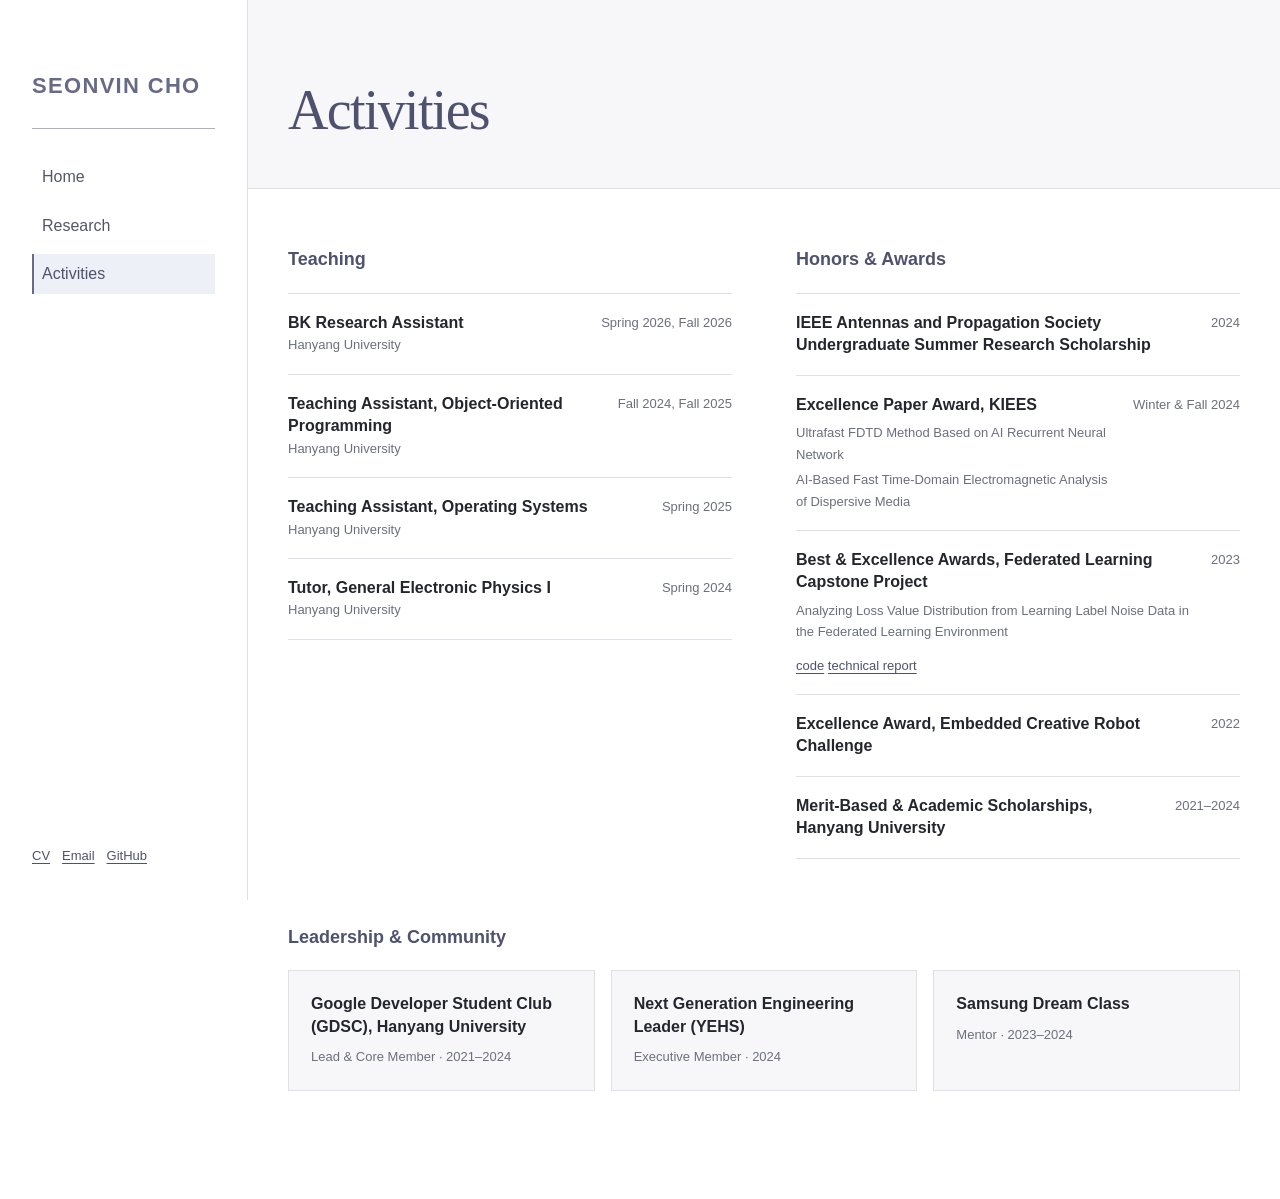
==== activities.html @ 61a7ff72 "Move the Activities page to activities.html." ====
<!doctype html>
<html lang="en">
  <head>
    <meta charset="utf-8" />
    <meta name="viewport" content="width=device-width, initial-scale=1" />
    <meta
      name="description"
      content="Teaching, honors, and community activities of Seonvin Cho at Hanyang University."
    />
    <meta name="theme-color" content="#686b88" />
    <title>Activities — Seonvin Cho</title>
    <link rel="icon" href="assets/favicon.svg" type="image/svg+xml" />
    <link rel="stylesheet" href="assets/styles.css" />
  </head>
  <body class="inner-page">
    <a class="skip-link" href="#main">Skip to content</a>

    <aside class="sidebar" aria-label="Primary navigation">
      <a class="site-name" href="index.html">SEONVIN CHO</a>
      <nav>
        <a href="index.html">Home</a>
        <a href="research.html">Research</a>
        <a href="activities.html" aria-current="page">Activities</a>
      </nav>
      <div class="sidebar-links">
        <a href="assets/Seonvin_Cho_CV.pdf">CV</a>
        <a href="mailto:seonbin0319@hanyang.ac.kr">Email</a>
        <a href="https://github.com/seonvin0319" target="_blank" rel="noreferrer">GitHub</a>
      </div>
    </aside>

    <header class="mobile-header">
      <a href="index.html">SEONVIN CHO</a>
      <nav aria-label="Mobile navigation">
        <a href="research.html">Research</a>
        <a href="activities.html" aria-current="page">Activities</a>
      </nav>
    </header>

    <main id="main">
      <header class="page-header">
        <div class="page-width">
          <h1>Activities</h1>
        </div>
      </header>

      <section class="content-section experience-section" id="experience">
        <div class="page-width">
          <div class="experience-layout">
            <section>
              <h2 class="list-title">Teaching</h2>
              <ul class="timeline-list">
                <li>
                  <div>
                    <strong>BK Research Assistant</strong>
                    <span>Hanyang University</span>
                  </div>
                  <time>Spring 2026, Fall 2026</time>
                </li>
                <li>
                  <div>
                    <strong>Teaching Assistant, Object-Oriented Programming</strong>
                    <span>Hanyang University</span>
                  </div>
                  <time>Fall 2024, Fall 2025</time>
                </li>
                <li>
                  <div>
                    <strong>Teaching Assistant, Operating Systems</strong>
                    <span>Hanyang University</span>
                  </div>
                  <time>Spring 2025</time>
                </li>
                <li>
                  <div>
                    <strong>Tutor, General Electronic Physics I</strong>
                    <span>Hanyang University</span>
                  </div>
                  <time>Spring 2024</time>
                </li>
              </ul>
            </section>

            <section>
              <h2 class="list-title">Honors &amp; Awards</h2>
              <ul class="timeline-list">
                <li>
                  <div>
                    <strong
                      >IEEE Antennas and Propagation Society Undergraduate Summer Research
                      Scholarship</strong
                    >
                  </div>
                  <time>2024</time>
                </li>
                <li>
                  <div>
                    <strong>Excellence Paper Award, KIEES</strong>
                    <div class="award-details">
                      <span>Ultrafast FDTD Method Based on AI Recurrent Neural Network</span>
                      <span
                        >AI-Based Fast Time-Domain Electromagnetic Analysis of Dispersive Media</span
                      >
                    </div>
                  </div>
                  <time>Winter &amp; Fall 2024</time>
                </li>
                <li>
                  <div>
                    <strong>Best &amp; Excellence Awards, Federated Learning Capstone Project</strong>
                    <div class="award-details">
                      <span
                        >Analyzing Loss Value Distribution from Learning Label Noise Data in the
                        Federated Learning Environment</span
                      >
                      <span class="inline-links">
                        <a href="https://github.com/seonvin0319/TriMix" target="_blank" rel="noreferrer"
                          >code</a
                        >
                        <a href="assets/Analyzing_Loss_Value_Distribution_from_Learning_Label_Noise_Data_in_the_Federated_Learning_Environment.pdf"
                          >technical report</a
                        >
                      </span>
                    </div>
                  </div>
                  <time>2023</time>
                </li>
                <li>
                  <div><strong>Excellence Award, Embedded Creative Robot Challenge</strong></div>
                  <time>2022</time>
                </li>
                <li>
                  <div>
                    <strong>Merit-Based &amp; Academic Scholarships, Hanyang University</strong>
                  </div>
                  <time>2021–2024</time>
                </li>
              </ul>
            </section>
          </div>

          <section class="community">
            <h2 class="list-title">Leadership &amp; Community</h2>
            <div class="community-grid">
              <article>
                <strong>Google Developer Student Club (GDSC), Hanyang University</strong>
                <span>Lead &amp; Core Member · 2021–2024</span>
              </article>
              <article>
                <strong>Next Generation Engineering Leader (YEHS)</strong>
                <span>Executive Member · 2024</span>
              </article>
              <article>
                <strong>Samsung Dream Class</strong>
                <span>Mentor · 2023–2024</span>
              </article>
            </div>
          </section>
        </div>
      </section>

    </main>
  </body>
</html>
---- assets/styles.css ----
:root {
  --sidebar: 248px;
  --ink: #24262d;
  --muted: #6c6f7d;
  --accent: #686b88;
  --accent-dark: #4f526f;
  --accent-soft: #eef0f7;
  --line: #dfe1e8;
  --paper: #ffffff;
  --wash: #f7f7fa;
  --shadow: 0 18px 55px rgba(45, 48, 69, 0.12);
}

* {
  box-sizing: border-box;
}

html {
  scroll-behavior: smooth;
}

body {
  margin: 0;
  color: var(--ink);
  background: var(--paper);
  font-family: Inter, ui-sans-serif, -apple-system, BlinkMacSystemFont, "Segoe UI", sans-serif;
  font-size: 16px;
  line-height: 1.65;
}

a {
  color: var(--accent-dark);
  text-decoration-thickness: 1px;
  text-underline-offset: 3px;
}

a:hover {
  color: #272a44;
}

.skip-link {
  position: fixed;
  z-index: 100;
  top: 12px;
  left: 12px;
  transform: translateY(-150%);
  padding: 9px 12px;
  color: #fff;
  background: var(--accent-dark);
  border-radius: 4px;
}

.skip-link:focus {
  transform: translateY(0);
}

.sidebar {
  position: fixed;
  inset: 0 auto 0 0;
  z-index: 20;
  display: flex;
  width: var(--sidebar);
  padding: 68px 32px 34px;
  flex-direction: column;
  background: rgba(255, 255, 255, 0.97);
  border-right: 1px solid var(--line);
}

.site-name {
  padding-bottom: 24px;
  color: var(--accent);
  border-bottom: 1px solid #adb0be;
  font-size: 22px;
  font-weight: 700;
  letter-spacing: 0.06em;
  text-decoration: none;
}

.sidebar nav {
  display: grid;
  gap: 8px;
  margin-top: 28px;
}

.sidebar nav a {
  padding: 7px 8px;
  color: #555864;
  border-left: 2px solid transparent;
  text-decoration: none;
}

.sidebar nav a:hover,
.sidebar nav a:focus-visible,
.sidebar nav a[aria-current="page"] {
  color: var(--accent-dark);
  border-left-color: var(--accent);
  background: var(--accent-soft);
}

.sidebar-links {
  display: flex;
  gap: 12px;
  margin-top: auto;
  font-size: 13px;
}

.mobile-header {
  display: none;
}

main {
  margin-left: var(--sidebar);
}

.page-width {
  width: min(1080px, calc(100% - 80px));
  margin: 0 auto;
}

.hero {
  position: relative;
  min-height: 310px;
  overflow: hidden;
  color: var(--accent-dark);
  background: var(--wash);
  border-bottom: 1px solid var(--line);
}

.hero-title {
  position: absolute;
  left: clamp(42px, 8vw, 115px);
  bottom: 46px;
}

.hero-title span {
  display: block;
  margin-bottom: 8px;
  color: var(--accent);
  font-size: 14px;
  font-weight: 600;
  letter-spacing: 0.14em;
  text-transform: uppercase;
}

.hero h1 {
  margin: 0;
  font-family: Georgia, "Times New Roman", serif;
  font-size: clamp(46px, 6vw, 78px);
  font-weight: 400;
  letter-spacing: -0.035em;
  line-height: 1;
}

.home-grid {
  display: grid;
  grid-template-columns: 220px minmax(0, 1fr);
  gap: clamp(40px, 6vw, 72px);
  align-items: start;
  padding-top: 70px;
  padding-bottom: 92px;
}

.portrait-column {
  width: 220px;
}

.portrait {
  display: block;
  width: 220px;
  height: auto;
  aspect-ratio: 1 / 1;
  object-fit: contain;
  object-position: center;
  box-shadow: var(--shadow);
}

.contact-row {
  display: flex;
  gap: 16px;
  justify-content: center;
  flex-wrap: wrap;
  margin-top: 18px;
  font-size: 14px;
}

.eyebrow {
  margin: 0 0 10px;
  color: var(--accent);
  font-size: 12px;
  font-weight: 750;
  letter-spacing: 0.13em;
  text-transform: uppercase;
}

.intro-column h2,
.section-heading h2,
.subsection-heading h2 {
  margin: 0;
  color: var(--accent-dark);
  font-family: Georgia, "Times New Roman", serif;
  font-size: clamp(34px, 4vw, 52px);
  font-weight: 400;
  letter-spacing: -0.025em;
  line-height: 1.12;
}

.lead {
  margin-top: 22px;
  font-size: 20px;
  line-height: 1.55;
}

.education-list {
  display: grid;
  gap: 0;
  margin-top: 36px;
  border-top: 1px solid var(--line);
}

.education-list article {
  display: grid;
  grid-template-columns: 1fr auto;
  gap: 20px;
  padding: 22px 0;
  border-bottom: 1px solid var(--line);
}

.page-header {
  padding: 64px 0 0;
  background: var(--wash);
  border-bottom: 1px solid var(--line);
}

.page-header .page-width {
  padding-bottom: 32px;
}

.page-header h1 {
  margin: 0;
  color: var(--accent-dark);
  font-family: Georgia, "Times New Roman", serif;
  font-size: clamp(36px, 5vw, 56px);
  font-weight: 400;
  letter-spacing: -0.03em;
}

.education-list h3 {
  margin: 0 0 4px;
  font-size: 16px;
}

.education-list .education-honor {
  margin: 0 0 6px;
  color: var(--muted);
  font-size: 13px;
  font-weight: 700;
}

.education-list p,
.education-list time {
  margin: 0;
  color: var(--muted);
  font-size: 14px;
}

.education-list time {
  white-space: nowrap;
}

.content-section {
  padding: 94px 0 108px;
  scroll-margin-top: 24px;
}

#research {
  background: var(--wash);
}

.section-heading {
  max-width: 760px;
}

.interest-list {
  display: flex;
  gap: 10px;
  flex-wrap: wrap;
  margin: 34px 0 54px;
}

.interest-list span {
  padding: 8px 13px;
  color: var(--accent-dark);
  background: var(--accent-soft);
  border: 1px solid #d7d9e6;
  border-radius: 999px;
  font-size: 13px;
  font-weight: 600;
}

.featured-work {
  display: grid;
  grid-template-columns: 1.04fr 0.96fr;
  gap: 44px;
  align-items: center;
  padding: 44px;
  background: #fff;
  border: 1px solid var(--line);
  box-shadow: 0 13px 40px rgba(45, 48, 69, 0.07);
}

.featured-work img {
  display: block;
  width: 100%;
  height: auto;
}

.work-meta {
  display: flex;
  gap: 12px;
  justify-content: space-between;
  color: var(--muted);
  font-size: 12px;
  font-weight: 700;
  letter-spacing: 0.08em;
  text-transform: uppercase;
}

.featured-work h3 {
  margin: 18px 0 10px;
  color: var(--ink);
  font-family: Georgia, "Times New Roman", serif;
  font-size: clamp(25px, 2.5vw, 35px);
  font-weight: 400;
  line-height: 1.24;
}

.authors {
  color: var(--muted);
  font-size: 14px;
}

.authors span {
  white-space: nowrap;
}

.featured-work ul {
  padding-left: 20px;
  color: #4e515d;
}

.button-row {
  display: flex;
  gap: 14px;
  align-items: center;
  margin-top: 24px;
}

.button {
  display: inline-flex;
  padding: 9px 16px;
  color: #fff;
  background: var(--accent-dark);
  border: 1px solid var(--accent-dark);
  border-radius: 4px;
  font-size: 13px;
  font-weight: 650;
  text-decoration: none;
}

.button:hover {
  color: #fff;
  background: #373a55;
}

.pending-link {
  color: var(--muted);
  font-size: 13px;
}

.subsection-heading {
  margin-top: 84px;
}

.direction-grid {
  display: grid;
  grid-template-columns: repeat(3, minmax(0, 1fr));
  gap: 18px;
  margin-top: 34px;
}

.direction-grid article {
  min-height: 245px;
  padding: 28px;
  background: #fff;
  border-top: 3px solid var(--accent);
}

.number {
  color: #a5a8b8;
  font-family: Georgia, "Times New Roman", serif;
  font-size: 17px;
}

.direction-grid h3,
.topic-grid h3 {
  margin: 28px 0 11px;
  font-size: 18px;
  line-height: 1.35;
}

.direction-grid p,
.topic-grid p {
  margin: 0;
  color: #5a5d68;
  font-size: 14px;
}

.topic-grid {
  display: grid;
  grid-template-columns: repeat(2, minmax(0, 1fr));
  gap: 36px;
  margin-top: 58px;
  padding-top: 38px;
  border-top: 1px solid var(--line);
}

.topic-grid h3 {
  margin-top: 0;
}

.work-stack {
  display: grid;
  gap: 28px;
  margin-top: 28px;
}

.work-stack article,
.topic-stack article {
  padding: 0;
  background: transparent;
  border: 0;
}

.work-stack h3,
.topic-stack h3 {
  margin: 0 0 8px;
  font-family: Georgia, "Times New Roman", serif;
  font-size: 22px;
  font-weight: 400;
  line-height: 1.35;
}

.work-stack ul,
.topic-stack ul {
  margin: 12px 0 0;
  padding-left: 20px;
  color: #4e515d;
}

.work-stack li + li,
.topic-stack li + li {
  margin-top: 6px;
}

.topic-stack {
  display: grid;
  gap: 36px;
  margin-top: 28px;
}

.award-details {
  display: grid;
  gap: 4px;
  margin-top: 6px;
}

.inline-links {
  display: flex;
  gap: 10px;
  margin-top: 8px;
  font-size: 14px;
}

.inner-page .content-section {
  padding-top: 56px;
}

.inner-page .section-heading h2,
.inner-page .subsection-heading h2 {
  font-size: clamp(26px, 3vw, 36px);
}

.inner-page .experience-layout {
  margin-top: 0;
}

.experience-section {
  background: #fff;
}

.experience-layout {
  display: grid;
  grid-template-columns: repeat(2, minmax(0, 1fr));
  gap: 64px;
  margin-top: 52px;
}

.list-title {
  margin: 0 0 18px;
  color: var(--accent-dark);
  font-size: 18px;
}

.timeline-list {
  margin: 0;
  padding: 0;
  list-style: none;
  border-top: 1px solid var(--line);
}

.timeline-list li {
  display: grid;
  grid-template-columns: 1fr auto;
  gap: 22px;
  padding: 18px 0;
  border-bottom: 1px solid var(--line);
}

.timeline-list strong,
.timeline-list span {
  display: block;
}

.timeline-list strong {
  line-height: 1.4;
}

.timeline-list span,
.timeline-list time {
  color: var(--muted);
  font-size: 13px;
}

.timeline-list time {
  text-align: right;
  white-space: nowrap;
}

.community {
  margin-top: 64px;
}

.community-grid {
  display: grid;
  grid-template-columns: repeat(3, minmax(0, 1fr));
  gap: 16px;
}

.community-grid article {
  padding: 22px;
  background: var(--wash);
  border: 1px solid var(--line);
}

.community-grid strong,
.community-grid span {
  display: block;
}

.community-grid strong {
  line-height: 1.4;
}

.community-grid span {
  margin-top: 8px;
  color: var(--muted);
  font-size: 13px;
}

footer {
  display: flex;
  gap: 30px;
  justify-content: space-between;
  align-items: center;
  padding: 38px clamp(32px, 6vw, 92px);
  color: #d9dbe6;
  background: #303342;
}

footer strong,
footer span {
  display: block;
}

footer span {
  margin-top: 3px;
  color: #b8bbc8;
  font-size: 13px;
}

.footer-links {
  display: flex;
  gap: 18px;
}

.footer-links a {
  color: #fff;
  font-size: 14px;
}

@media (max-width: 1040px) {
  :root {
    --sidebar: 210px;
  }

  .sidebar {
    padding-right: 24px;
    padding-left: 24px;
  }

  .site-name {
    font-size: 18px;
  }

  .featured-work {
    grid-template-columns: 1fr;
  }

  .direction-grid,
  .community-grid {
    grid-template-columns: 1fr;
  }

  .direction-grid article {
    min-height: 0;
  }
}

@media (max-width: 760px) {
  .sidebar {
    display: none;
  }

  .mobile-header {
    position: sticky;
    top: 0;
    z-index: 30;
    display: flex;
    gap: 20px;
    justify-content: space-between;
    align-items: center;
    min-height: 62px;
    padding: 0 20px;
    background: rgba(255, 255, 255, 0.96);
    border-bottom: 1px solid var(--line);
    backdrop-filter: blur(10px);
  }

  .mobile-header > a {
    color: var(--accent-dark);
    font-size: 14px;
    font-weight: 750;
    letter-spacing: 0.05em;
    text-decoration: none;
  }

  .mobile-header nav {
    display: flex;
    gap: 14px;
  }

  .mobile-header nav a {
    color: var(--muted);
    font-size: 12px;
    text-decoration: none;
  }

  .mobile-header nav a[aria-current="page"] {
    color: var(--accent-dark);
    font-weight: 650;
  }

  main {
    margin-left: 0;
  }

  .page-width {
    width: min(100% - 36px, 680px);
  }

  .hero {
    min-height: 260px;
  }

  .hero-title {
    left: 22px;
    bottom: 28px;
  }

  .hero-title span {
    font-size: 10px;
  }

  .home-grid {
    grid-template-columns: 1fr;
    gap: 42px;
    padding-top: 44px;
    padding-bottom: 68px;
  }

  .portrait-column {
    position: static;
    width: 180px;
    max-width: 180px;
    margin: 0 auto;
  }

  .portrait {
    width: 180px;
  }

  .lead {
    font-size: 18px;
  }

  .education-list article,
  .timeline-list li {
    grid-template-columns: 1fr;
    gap: 7px;
  }

  .education-list time,
  .timeline-list time {
    text-align: left;
  }

  .content-section {
    padding: 68px 0 78px;
    scroll-margin-top: 62px;
  }

  .featured-work {
    gap: 30px;
    padding: 26px 22px;
  }

  .work-meta {
    align-items: flex-start;
    flex-direction: column;
  }

  .direction-grid,
  .topic-grid,
  .experience-layout,
  .community-grid {
    grid-template-columns: 1fr;
  }

  .experience-layout {
    gap: 50px;
  }

  footer {
    align-items: flex-start;
    flex-direction: column;
  }
}

@media (prefers-reduced-motion: reduce) {
  html {
    scroll-behavior: auto;
  }
}
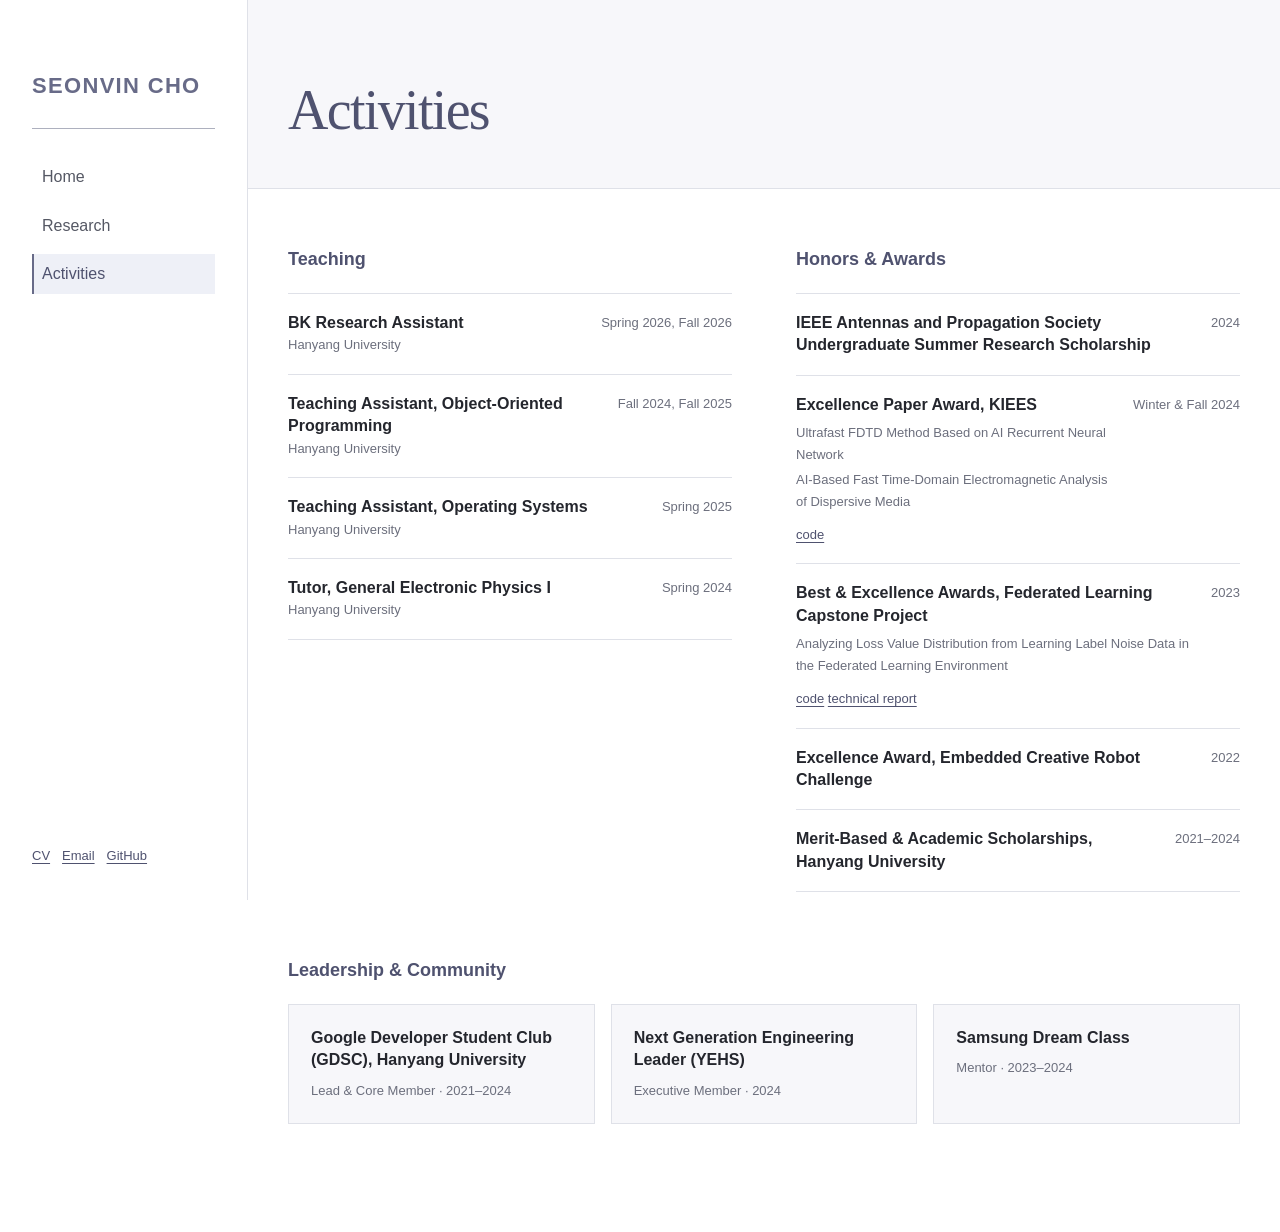
==== commit 8c8bd4ee: "Add the KIEES paper code link on the Activities page." ====
--- a/activities.html
+++ b/activities.html
@@ -23,7 +23,7 @@
         <a href="activities.html" aria-current="page">Activities</a>
       </nav>
       <div class="sidebar-links">
-        <a href="assets/Seonvin_Cho_CV.pdf">CV</a>
+        <a href="https://seonvin0319.github.io/assets/Seonvin_Cho_CV.pdf">CV</a>
         <a href="mailto:seonbin0319@hanyang.ac.kr">Email</a>
         <a href="https://github.com/seonvin0319" target="_blank" rel="noreferrer">GitHub</a>
       </div>
@@ -101,6 +101,11 @@
                       <span
                         >AI-Based Fast Time-Domain Electromagnetic Analysis of Dispersive Media</span
                       >
+                      <span class="inline-links">
+                        <a href="https://github.com/seonvin0319/gpu_dispersive_fdtd_ss" target="_blank" rel="noreferrer"
+                          >code</a
+                        >
+                      </span>
                     </div>
                   </div>
                   <time>Winter &amp; Fall 2024</time>
@@ -117,7 +122,7 @@
                         <a href="https://github.com/seonvin0319/TriMix" target="_blank" rel="noreferrer"
                           >code</a
                         >
-                        <a href="assets/Analyzing_Loss_Value_Distribution_from_Learning_Label_Noise_Data_in_the_Federated_Learning_Environment.pdf"
+                        <a href="https://seonvin0319.github.io/assets/Analyzing_Loss_Value_Distribution_from_Learning_Label_Noise_Data_in_the_Federated_Learning_Environment.pdf"
                           >technical report</a
                         >
                       </span>
